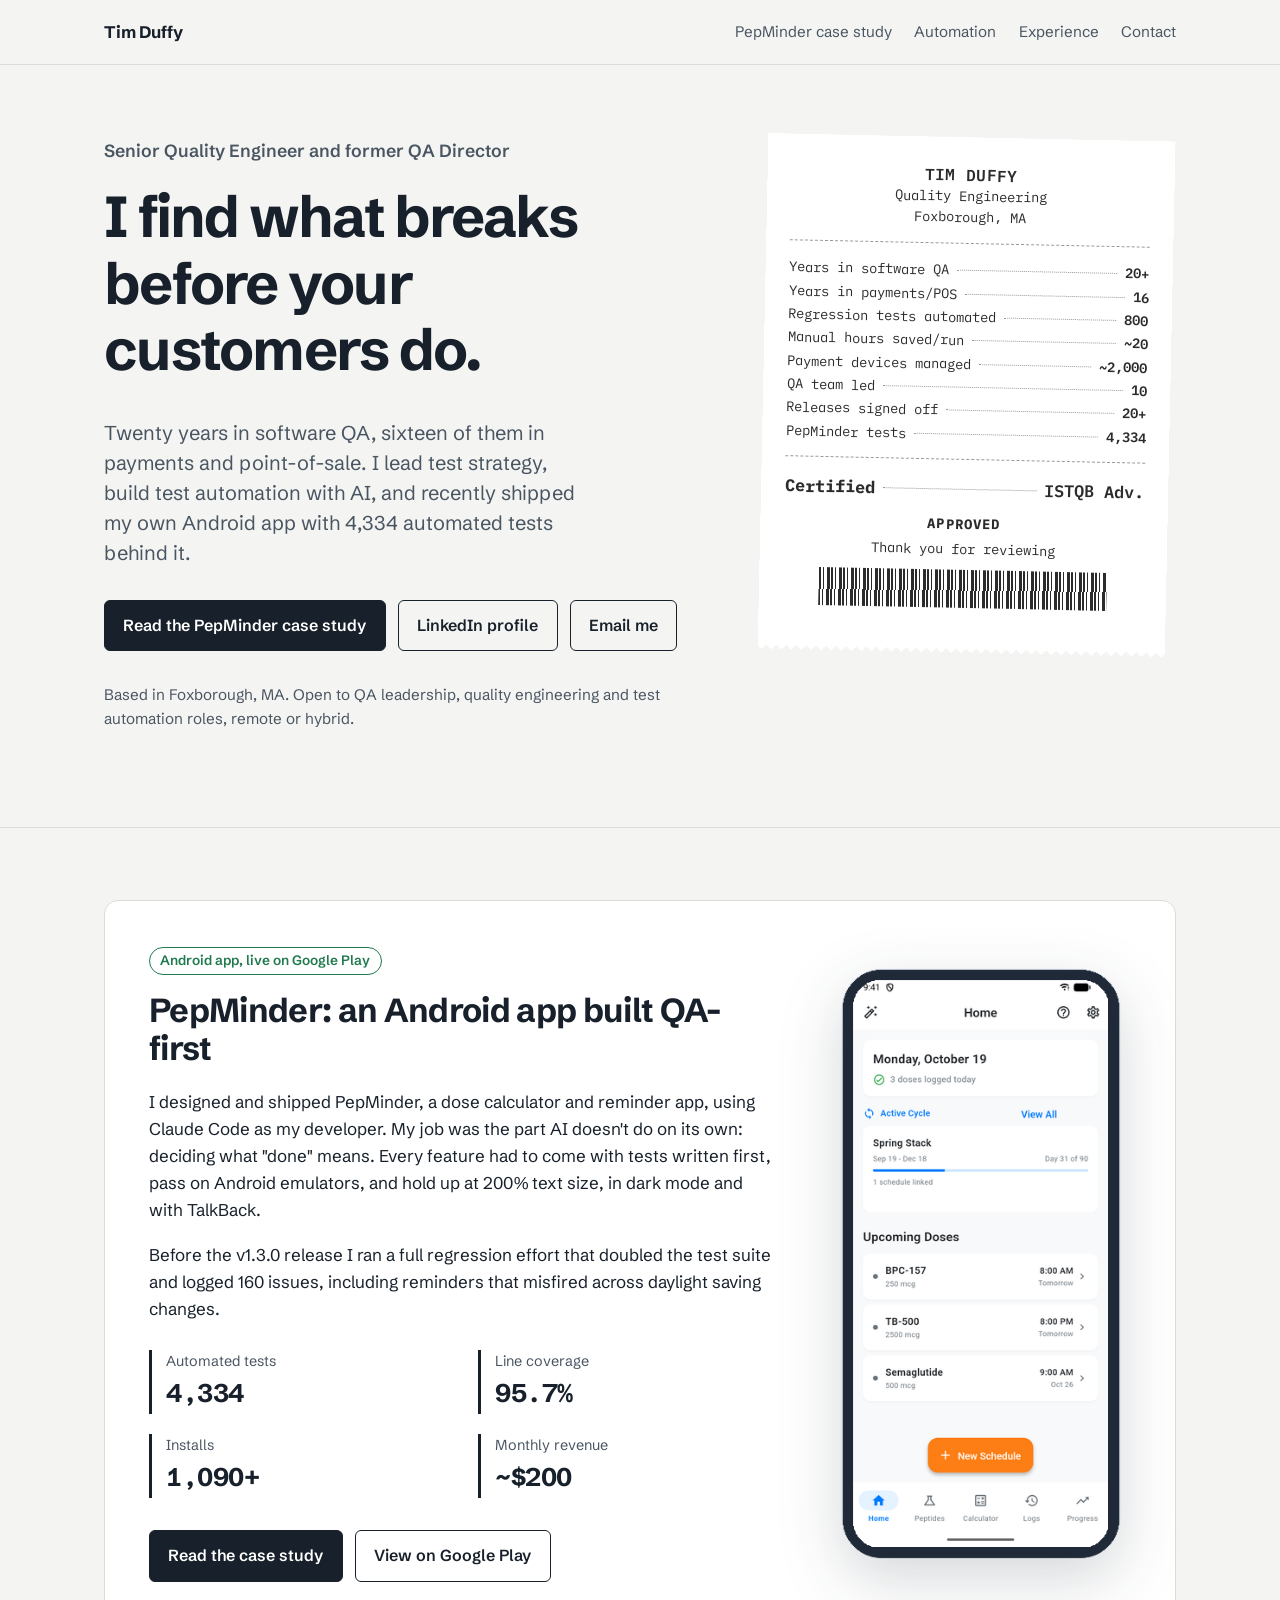
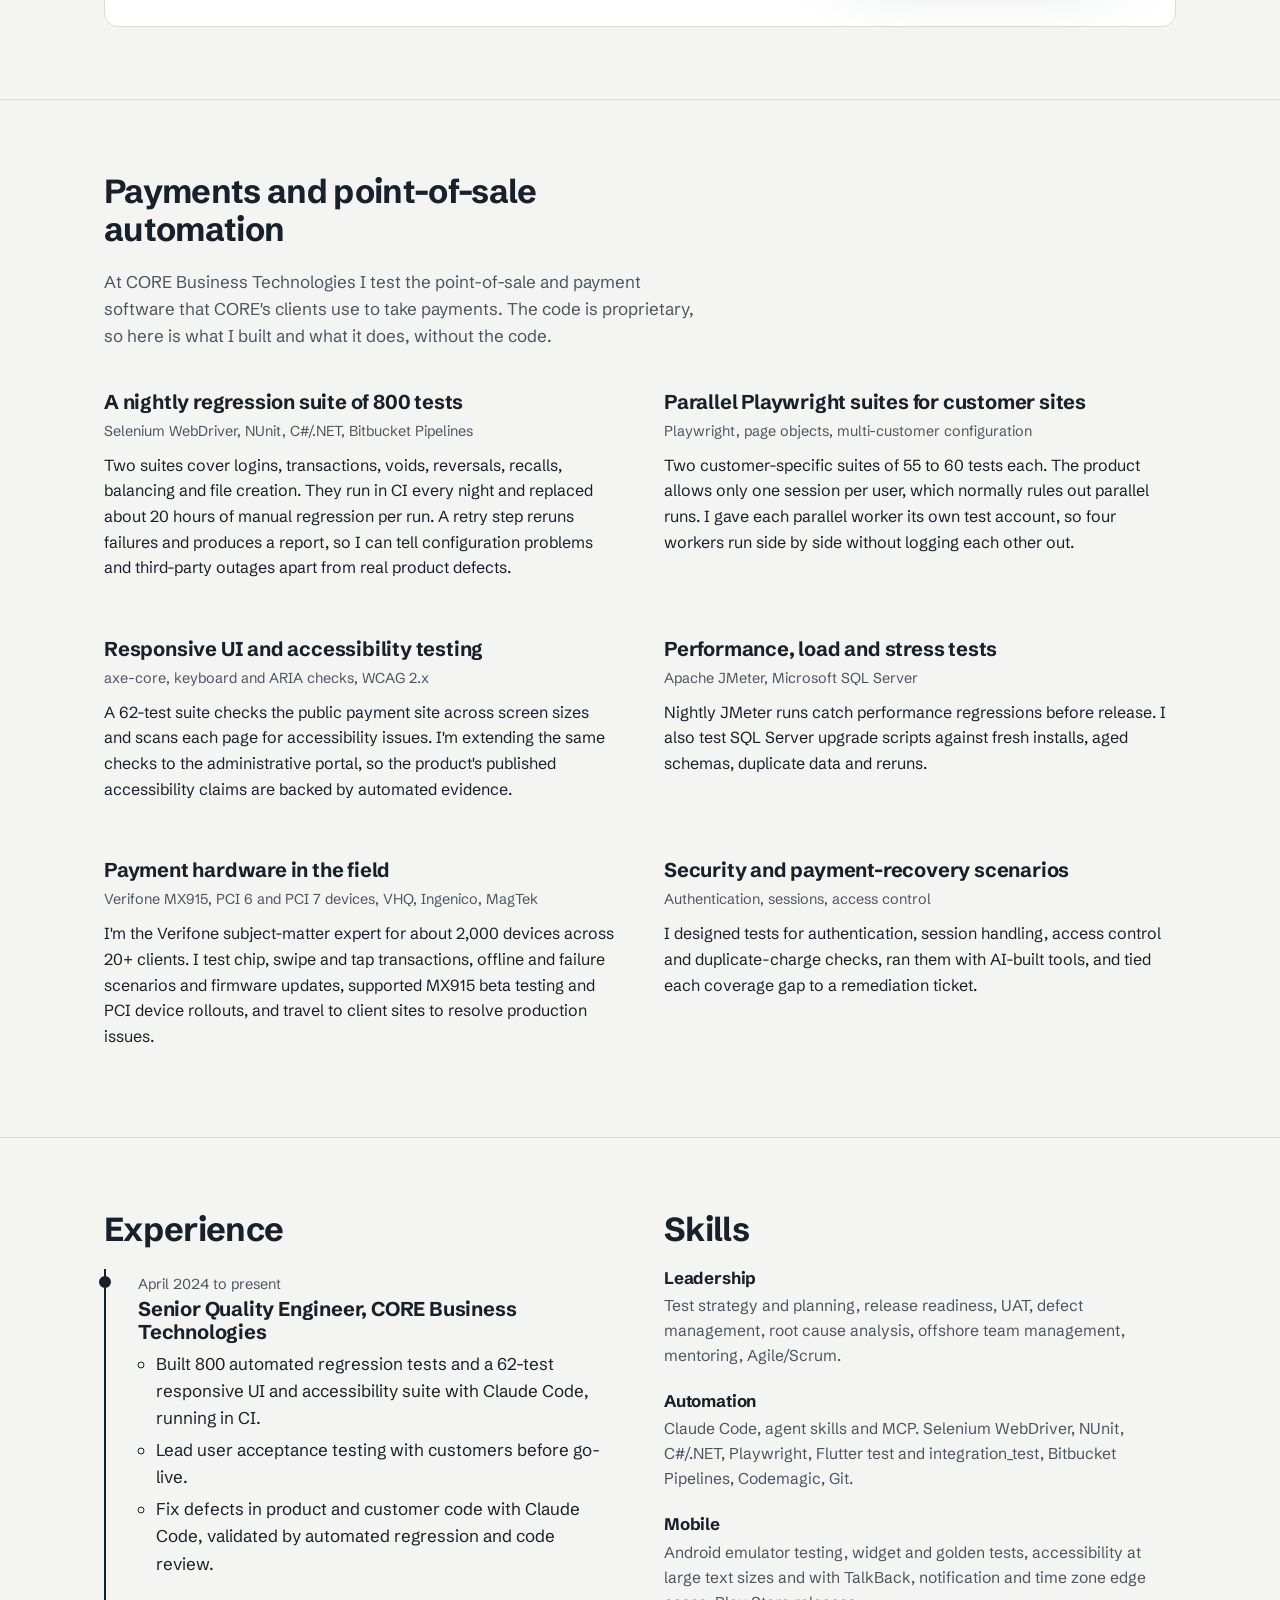
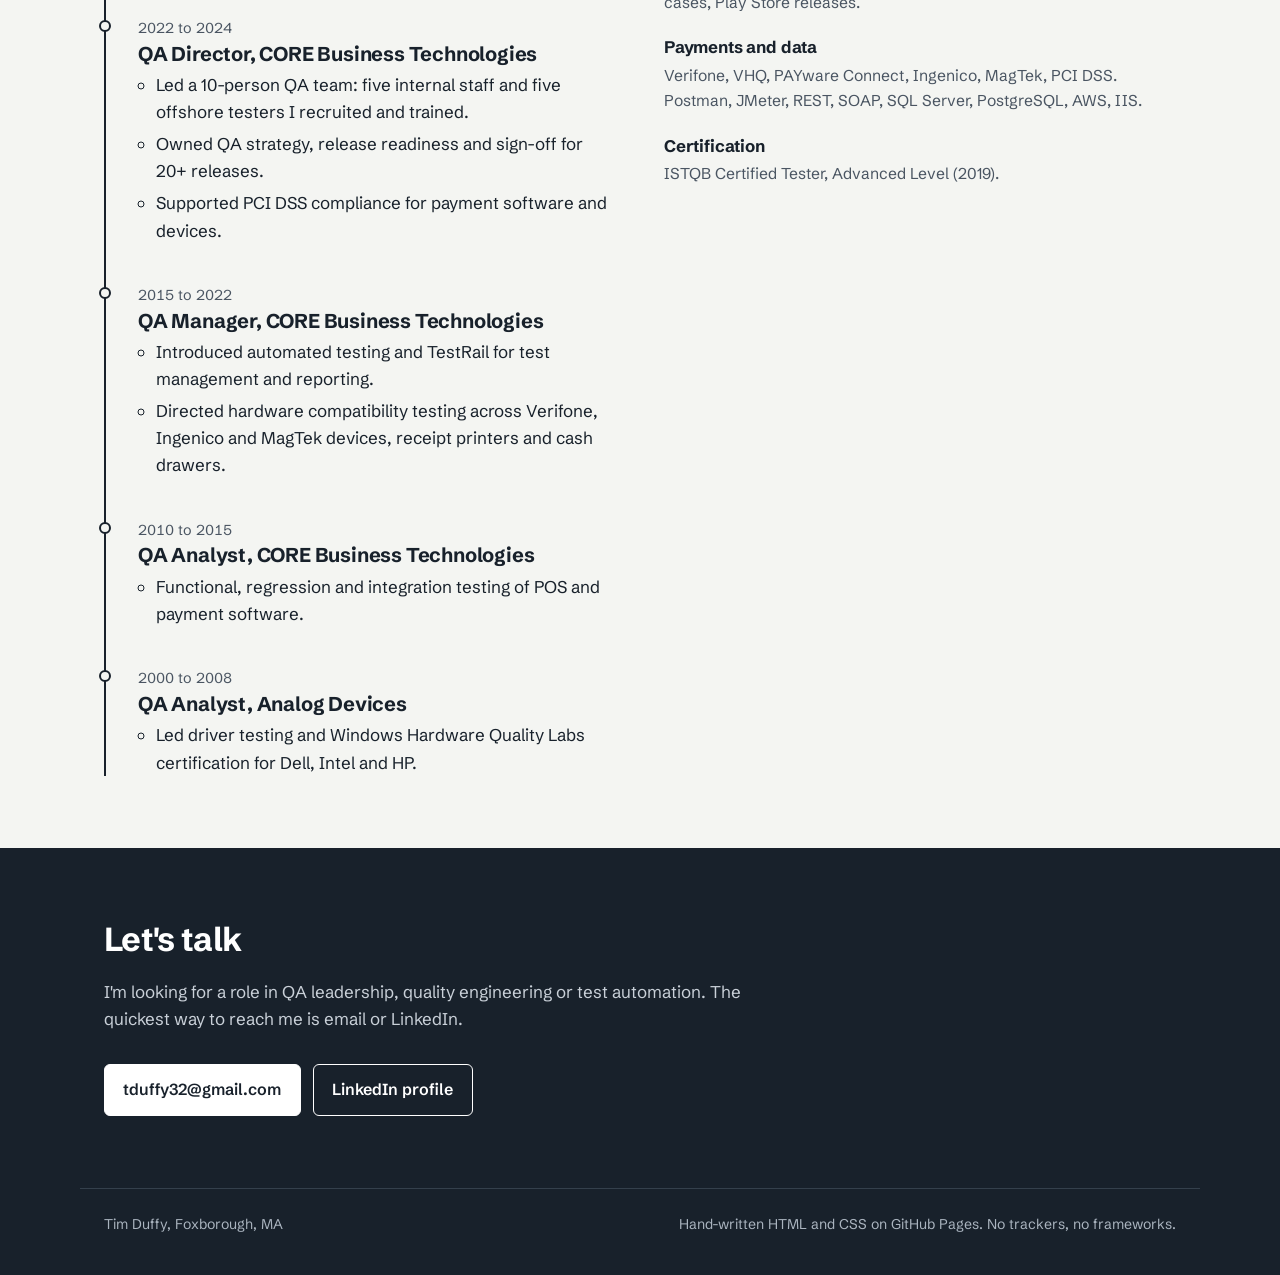
==== index.html @ 7c8c9584 "Portfolio site: landing page and PepMinder case study Co-Authored-By: Claude Opus 5.5 <noreply@anthr" ====
<!DOCTYPE html>
<html lang="en">
<head>
<meta charset="utf-8">
<meta name="viewport" content="width=device-width, initial-scale=1">
<title>Tim Duffy, Senior Quality Engineer</title>
<meta name="description" content="Tim Duffy: 20+ years in software QA, 16 in payments and point-of-sale. QA leadership, AI-assisted test automation, and PepMinder, an Android app shipped with 4,334 automated tests.">
<meta property="og:title" content="Tim Duffy, Senior Quality Engineer">
<meta property="og:description" content="QA leadership, payments and POS testing, AI-assisted automation, and an Android app shipped with 4,334 automated tests.">
<meta property="og:type" content="website">
<link rel="preconnect" href="https://fonts.googleapis.com">
<link rel="preconnect" href="https://fonts.gstatic.com" crossorigin>
<link href="https://fonts.googleapis.com/css2?family=IBM+Plex+Mono:wght@400;600;700&family=Schibsted+Grotesk:wght@400;600;700&display=swap" rel="stylesheet">
<link rel="stylesheet" href="assets/site.css">
<link rel="icon" href="data:image/svg+xml,%3Csvg xmlns='http://www.w3.org/2000/svg' viewBox='0 0 32 32'%3E%3Crect width='32' height='32' rx='6' fill='%2318212b'/%3E%3Cpath d='M9 16.5l4.5 4.5L23 11.5' stroke='%23fff' stroke-width='3.2' fill='none' stroke-linecap='round' stroke-linejoin='round'/%3E%3C/svg%3E">
</head>
<body>
<a class="skip" href="#main">Skip to content</a>

<header class="site-head">
  <div class="wrap">
    <a class="brand" href="./">Tim Duffy</a>
    <nav class="site-nav" aria-label="Main">
      <a href="work/pepminder/">PepMinder case study</a>
      <a href="#automation">Automation</a>
      <a href="#experience">Experience</a>
      <a href="#contact">Contact</a>
    </nav>
  </div>
</header>

<main id="main">

  <section class="hero" aria-labelledby="hero-title">
    <div class="wrap">
      <div>
        <p class="hero-role">Senior Quality Engineer and former QA Director</p>
        <h1 id="hero-title">I find what breaks before your customers do.</h1>
        <p class="lede">Twenty years in software QA, sixteen of them in payments and point-of-sale. I lead test strategy, build test automation with AI, and recently shipped my own Android app with 4,334 automated tests behind it.</p>
        <div class="actions">
          <a class="btn btn-primary" href="work/pepminder/">Read the PepMinder case study</a>
          <a class="btn" href="https://www.linkedin.com/in/timothyduffy-qa">LinkedIn profile</a>
          <a class="btn" href="mailto:tduffy32@gmail.com">Email me</a>
        </div>
        <p class="hero-note">Based in Foxborough, MA. Open to QA leadership, quality engineering and test automation roles, remote or hybrid.</p>
      </div>

      <aside class="receipt" aria-label="Career summary">
        <h2>TIM DUFFY</h2>
        <p class="center">Quality Engineering</p>
        <p class="center">Foxborough, MA</p>
        <hr>
        <dl>
          <div class="line"><dt>Years in software QA</dt><span class="dots"></span><dd>20+</dd></div>
          <div class="line"><dt>Years in payments/POS</dt><span class="dots"></span><dd>16</dd></div>
          <div class="line"><dt>Regression tests automated</dt><span class="dots"></span><dd>800</dd></div>
          <div class="line"><dt>Manual hours saved/run</dt><span class="dots"></span><dd>~20</dd></div>
          <div class="line"><dt>Payment devices managed</dt><span class="dots"></span><dd>~2,000</dd></div>
          <div class="line"><dt>QA team led</dt><span class="dots"></span><dd>10</dd></div>
          <div class="line"><dt>Releases signed off</dt><span class="dots"></span><dd>20+</dd></div>
          <div class="line"><dt>PepMinder tests</dt><span class="dots"></span><dd>4,334</dd></div>
        </dl>
        <hr>
        <dl>
          <div class="line total"><dt>Certified</dt><span class="dots"></span><dd>ISTQB Adv.</dd></div>
        </dl>
        <p class="approved">APPROVED</p>
        <p class="center">Thank you for reviewing</p>
        <div class="barcode" aria-hidden="true"></div>
      </aside>
    </div>
  </section>

  <section id="pepminder" aria-labelledby="pm-title">
    <div class="wrap">
      <div class="feature">
        <div>
          <span class="tag">Android app, live on Google Play</span>
          <h2 id="pm-title">PepMinder: an Android app built QA-first</h2>
          <p>I designed and shipped PepMinder, a dose calculator and reminder app, using Claude Code as my developer. My job was the part AI doesn't do on its own: deciding what "done" means. Every feature had to come with tests written first, pass on Android emulators, and hold up at 200% text size, in dark mode and with TalkBack.</p>
          <p>Before the v1.3.0 release I ran a full regression effort that doubled the test suite and logged 160 issues, including reminders that misfired across daylight saving changes.</p>
          <dl class="facts">
            <div><dt>Automated tests</dt><dd>4,334</dd></div>
            <div><dt>Line coverage</dt><dd>95.7%</dd></div>
            <div><dt>Installs</dt><dd>1,090+</dd></div>
            <div><dt>Monthly revenue</dt><dd>~$200</dd></div>
          </dl>
          <div class="actions">
            <a class="btn btn-primary" href="work/pepminder/">Read the case study</a>
            <a class="btn" href="https://play.google.com/store/apps/details?id=com.pepminder.pep_minder">View on Google Play</a>
          </div>
        </div>
        <img class="feature-phone" src="assets/img/phone-home.png" width="324" height="684" alt="PepMinder home screen on an Android phone, showing today's logged doses, an active cycle and upcoming doses.">
      </div>
    </div>
  </section>

  <section id="automation" aria-labelledby="auto-title">
    <div class="wrap">
      <div class="section-intro">
        <h2 id="auto-title">Payments and point-of-sale automation</h2>
        <p>At CORE Business Technologies I test the point-of-sale and payment software that CORE's clients use to take payments. The code is proprietary, so here is what I built and what it does, without the code.</p>
      </div>
      <div class="work">
        <article>
          <h3>A nightly regression suite of 800 tests</h3>
          <p class="tools">Selenium WebDriver, NUnit, C#/.NET, Bitbucket Pipelines</p>
          <p>Two suites cover logins, transactions, voids, reversals, recalls, balancing and file creation. They run in CI every night and replaced about 20 hours of manual regression per run. A retry step reruns failures and produces a report, so I can tell configuration problems and third-party outages apart from real product defects.</p>
        </article>
        <article>
          <h3>Parallel Playwright suites for customer sites</h3>
          <p class="tools">Playwright, page objects, multi-customer configuration</p>
          <p>Two customer-specific suites of 55 to 60 tests each. The product allows only one session per user, which normally rules out parallel runs. I gave each parallel worker its own test account, so four workers run side by side without logging each other out.</p>
        </article>
        <article>
          <h3>Responsive UI and accessibility testing</h3>
          <p class="tools">axe-core, keyboard and ARIA checks, WCAG 2.x</p>
          <p>A 62-test suite checks the public payment site across screen sizes and scans each page for accessibility issues. I'm extending the same checks to the administrative portal, so the product's published accessibility claims are backed by automated evidence.</p>
        </article>
        <article>
          <h3>Performance, load and stress tests</h3>
          <p class="tools">Apache JMeter, Microsoft SQL Server</p>
          <p>Nightly JMeter runs catch performance regressions before release. I also test SQL Server upgrade scripts against fresh installs, aged schemas, duplicate data and reruns.</p>
        </article>
        <article>
          <h3>Payment hardware in the field</h3>
          <p class="tools">Verifone MX915, PCI 6 and PCI 7 devices, VHQ, Ingenico, MagTek</p>
          <p>I'm the Verifone subject-matter expert for about 2,000 devices across 20+ clients. I test chip, swipe and tap transactions, offline and failure scenarios and firmware updates, supported MX915 beta testing and PCI device rollouts, and travel to client sites to resolve production issues.</p>
        </article>
        <article>
          <h3>Security and payment-recovery scenarios</h3>
          <p class="tools">Authentication, sessions, access control</p>
          <p>I designed tests for authentication, session handling, access control and duplicate-charge checks, ran them with AI-built tools, and tied each coverage gap to a remediation ticket.</p>
        </article>
      </div>
    </div>
  </section>

  <section id="experience" aria-labelledby="exp-title">
    <div class="wrap two-col">
      <div>
        <h2 id="exp-title">Experience</h2>
        <ol class="timeline" reversed>
          <li>
            <span class="when">April 2024 to present</span>
            <h3>Senior Quality Engineer, CORE Business Technologies</h3>
            <ul>
              <li>Built 800 automated regression tests and a 62-test responsive UI and accessibility suite with Claude Code, running in CI.</li>
              <li>Lead user acceptance testing with customers before go-live.</li>
              <li>Fix defects in product and customer code with Claude Code, validated by automated regression and code review.</li>
            </ul>
          </li>
          <li>
            <span class="when">2022 to 2024</span>
            <h3>QA Director, CORE Business Technologies</h3>
            <ul>
              <li>Led a 10-person QA team: five internal staff and five offshore testers I recruited and trained.</li>
              <li>Owned QA strategy, release readiness and sign-off for 20+ releases.</li>
              <li>Supported PCI DSS compliance for payment software and devices.</li>
            </ul>
          </li>
          <li>
            <span class="when">2015 to 2022</span>
            <h3>QA Manager, CORE Business Technologies</h3>
            <ul>
              <li>Introduced automated testing and TestRail for test management and reporting.</li>
              <li>Directed hardware compatibility testing across Verifone, Ingenico and MagTek devices, receipt printers and cash drawers.</li>
            </ul>
          </li>
          <li>
            <span class="when">2010 to 2015</span>
            <h3>QA Analyst, CORE Business Technologies</h3>
            <ul>
              <li>Functional, regression and integration testing of POS and payment software.</li>
            </ul>
          </li>
          <li>
            <span class="when">2000 to 2008</span>
            <h3>QA Analyst, Analog Devices</h3>
            <ul>
              <li>Led driver testing and Windows Hardware Quality Labs certification for Dell, Intel and HP.</li>
            </ul>
          </li>
        </ol>
      </div>
      <div>
        <h2>Skills</h2>
        <div class="skills skills-stack">
          <div>
            <h3>Leadership</h3>
            <p>Test strategy and planning, release readiness, UAT, defect management, root cause analysis, offshore team management, mentoring, Agile/Scrum.</p>
          </div>
          <div>
            <h3>Automation</h3>
            <p>Claude Code, agent skills and MCP. Selenium WebDriver, NUnit, C#/.NET, Playwright, Flutter test and integration_test, Bitbucket Pipelines, Codemagic, Git.</p>
          </div>
          <div>
            <h3>Mobile</h3>
            <p>Android emulator testing, widget and golden tests, accessibility at large text sizes and with TalkBack, notification and time zone edge cases, Play Store releases.</p>
          </div>
          <div>
            <h3>Payments and data</h3>
            <p>Verifone, VHQ, PAYware Connect, Ingenico, MagTek, PCI DSS. Postman, JMeter, REST, SOAP, SQL Server, PostgreSQL, AWS, IIS.</p>
          </div>
          <div>
            <h3>Certification</h3>
            <p>ISTQB Certified Tester, Advanced Level (2019).</p>
          </div>
        </div>
      </div>
    </div>
  </section>

  <section id="contact" class="contact" aria-labelledby="contact-title">
    <div class="wrap">
      <h2 id="contact-title">Let's talk</h2>
      <p>I'm looking for a role in QA leadership, quality engineering or test automation. The quickest way to reach me is email or LinkedIn.</p>
      <div class="actions">
        <a class="btn btn-primary" href="mailto:tduffy32@gmail.com">tduffy32@gmail.com</a>
        <a class="btn" href="https://www.linkedin.com/in/timothyduffy-qa">LinkedIn profile</a>
      </div>
    </div>
  </section>
</main>

<footer class="site-foot">
  <div class="wrap">
    <span>Tim Duffy, Foxborough, MA</span>
    <span>Hand-written HTML and CSS on GitHub Pages. No trackers, no frameworks.</span>
  </div>
</footer>
</body>
</html>
---- assets/site.css ----
/* Tim Duffy — portfolio. Plain CSS, no build step. */
:root {
  --paper: #f4f5f2;
  --surface: #ffffff;
  --ink: #18212b;
  --ink-soft: #4a5562;
  --rule: #d9ddd6;
  --link: #1846c9;
  --pass: #1f7a4d;
  --fail: #b42318;
  --thermal: #2b2b2b;
  --sans: "Schibsted Grotesk", system-ui, -apple-system, "Segoe UI", sans-serif;
  --mono: "IBM Plex Mono", ui-monospace, "Cascadia Mono", Consolas, monospace;
  --measure: 66ch;
  --wrap: 1120px;
}

*, *::before, *::after { box-sizing: border-box; }
html { -webkit-text-size-adjust: 100%; }
body {
  margin: 0;
  background: var(--paper);
  color: var(--ink);
  font: 400 1.0625rem/1.6 var(--sans);
  font-feature-settings: "ss01";
}
img { max-width: 100%; height: auto; display: block; }
a { color: var(--link); text-underline-offset: 0.18em; text-decoration-thickness: 1px; }
a:hover { text-decoration-thickness: 2px; }
:focus-visible { outline: 3px solid var(--link); outline-offset: 3px; border-radius: 2px; }

.skip { position: absolute; left: -999px; top: 0; background: var(--ink); color: #fff; padding: .6rem 1rem; z-index: 10; }
.skip:focus { left: 1rem; top: 1rem; }

.wrap { max-width: var(--wrap); margin: 0 auto; padding: 0 1.5rem; }

/* Header */
.site-head { border-bottom: 1px solid var(--rule); background: var(--paper); }
.site-head .wrap { display: flex; align-items: center; justify-content: space-between; gap: 1rem; min-height: 4rem; flex-wrap: wrap; }
.brand { font-weight: 700; font-size: 1.05rem; color: var(--ink); text-decoration: none; letter-spacing: -0.01em; }
.site-nav { display: flex; gap: 1.4rem; flex-wrap: wrap; font-size: .95rem; }
.site-nav a { color: var(--ink-soft); text-decoration: none; padding: .3rem 0; }
.site-nav a:hover, .site-nav a[aria-current="page"] { color: var(--ink); text-decoration: underline; }

/* Type scale (1.25) */
h1, h2, h3 { line-height: 1.15; letter-spacing: -0.02em; margin: 0 0 .6em; font-weight: 700; }
h1 { font-size: clamp(2.25rem, 4.6vw, 3.6rem); letter-spacing: -0.03em; }
h2 { font-size: clamp(1.6rem, 2.6vw, 2.15rem); }
h3 { font-size: 1.25rem; letter-spacing: -0.01em; }
p { margin: 0 0 1em; max-width: var(--measure); }
.lede { font-size: 1.25rem; line-height: 1.5; color: var(--ink-soft); max-width: 40ch; }
.muted { color: var(--ink-soft); }
.small { font-size: .9rem; }

section { padding: 4.5rem 0; border-top: 1px solid var(--rule); }
section:first-of-type { border-top: 0; }
.section-intro { max-width: 60ch; margin-bottom: 2.5rem; }
.section-intro p { color: var(--ink-soft); }

/* Buttons */
.actions { display: flex; flex-wrap: wrap; gap: .75rem; margin-top: 2rem; }
.btn {
  display: inline-flex; align-items: center; gap: .5rem;
  padding: .75rem 1.15rem; border-radius: 6px; font-weight: 600; font-size: 1rem;
  text-decoration: none; border: 1.5px solid var(--ink); color: var(--ink); background: transparent;
}
.btn:hover { background: var(--ink); color: #fff; }
.btn-primary { background: var(--ink); color: #fff; }
.btn-primary:hover { background: #000; }

/* Hero */
.hero { padding: 4.5rem 0 5rem; }
.hero .wrap { display: grid; grid-template-columns: minmax(0, 1.25fr) minmax(0, 0.85fr); gap: 4rem; align-items: start; }
.hero-role { font-size: 1.1rem; font-weight: 600; color: var(--ink-soft); margin-bottom: 1.2rem; }
.hero h1 { max-width: 15ch; }
.hero-note { margin-top: 2rem; font-size: .95rem; color: var(--ink-soft); }

/* The receipt — the one loud thing on the page */
.receipt {
  font-family: var(--mono); color: var(--thermal); font-size: .86rem; line-height: 1.55;
  background: var(--surface); padding: 1.75rem 1.5rem 2.25rem; position: relative;
  box-shadow: 0 1px 0 var(--rule), 0 18px 40px -24px rgba(24, 33, 43, .45);
  transform: rotate(1.2deg); transform-origin: top center;
  --tear: 10px;
  -webkit-mask: conic-gradient(from -45deg at bottom, #0000, #000 1deg 89deg, #0000 90deg) 50% / var(--tear) 100%;
          mask: conic-gradient(from -45deg at bottom, #0000, #000 1deg 89deg, #0000 90deg) 50% / var(--tear) 100%;
  padding-bottom: calc(2.25rem + var(--tear));
}
@media (prefers-reduced-motion: no-preference) {
  .receipt { animation: print 1.1s cubic-bezier(.2,.7,.2,1) both .15s; }
  @keyframes print { from { clip-path: inset(0 0 100% 0); } to { clip-path: inset(0 0 0 0); } }
}
.receipt h2 { font: 600 1rem/1.3 var(--mono); text-align: center; letter-spacing: .02em; margin: 0; }
.receipt .center { text-align: center; margin: 0; max-width: none; }
.receipt hr { border: 0; border-top: 1px dashed #9a9a9a; margin: .9rem 0; }
.receipt dl { margin: 0; }
.receipt .line { display: flex; gap: .5rem; align-items: baseline; }
.receipt .line dt { flex: 0 1 auto; }
.receipt .line::after { content: none; }
.receipt .line .dots { flex: 1 1 auto; border-bottom: 1px dotted #9a9a9a; transform: translateY(-.3em); min-width: 1rem; }
.receipt .line dd { margin: 0; flex: 0 0 auto; text-align: right; font-weight: 600; }
.receipt .total { font-size: 1.05rem; font-weight: 700; }
.receipt .approved { text-align: center; font-weight: 700; letter-spacing: .08em; margin: .8rem 0 .2rem; max-width: none; }
.receipt .barcode { height: 38px; margin: .6rem auto 0; width: 80%;
  background: repeating-linear-gradient(90deg, var(--thermal) 0 2px, transparent 2px 4px, var(--thermal) 4px 5px, transparent 5px 8px, var(--thermal) 8px 11px, transparent 11px 12px); }

/* Featured project */
.feature { display: grid; grid-template-columns: minmax(0, 1fr) 300px; gap: 3.5rem; align-items: center;
  background: var(--surface); border: 1px solid var(--rule); border-radius: 14px; padding: 2.75rem; }
.feature .tag { display: inline-block; font-size: .85rem; font-weight: 600; color: var(--pass);
  border: 1px solid currentColor; border-radius: 999px; padding: .15rem .65rem; margin-bottom: 1rem; }
.feature-phone { justify-self: center; width: 100%; max-width: 280px; filter: drop-shadow(0 20px 30px rgba(24,33,43,.18)); }
.facts { display: grid; grid-template-columns: repeat(2, minmax(0, 1fr)); gap: 1.25rem 2rem; margin: 1.75rem 0 0; }
.facts div { border-left: 3px solid var(--ink); padding-left: .9rem; }
.facts dt { font-size: .9rem; color: var(--ink-soft); }
.facts dd { margin: 0; font-size: 1.6rem; font-weight: 700; letter-spacing: -0.02em; font-variant-numeric: tabular-nums; }

/* Work list */
.work { display: grid; grid-template-columns: repeat(2, minmax(0, 1fr)); gap: 2.5rem 3rem; }
.work article h3 { margin-bottom: .35em; }
.work article .tools { font-size: .9rem; color: var(--ink-soft); margin-bottom: .7em; }
.work article p { font-size: 1rem; }

/* Timeline (a real sequence) */
.timeline { list-style: none; padding: 0; margin: 0; border-left: 2px solid var(--ink); }
.timeline li { position: relative; padding: 0 0 2.25rem 2rem; }
.timeline li:last-child { padding-bottom: 0; }
.timeline li::before { content: ""; position: absolute; left: -7px; top: .45rem; width: 12px; height: 12px; border-radius: 50%; background: var(--paper); border: 2px solid var(--ink); }
.timeline li:first-child::before { background: var(--ink); }
.timeline .when { font-size: .9rem; color: var(--ink-soft); font-variant-numeric: tabular-nums; }
.timeline h3 { margin: .1rem 0 .4rem; }
.timeline ul { margin: .4rem 0 0; padding-left: 1.1rem; max-width: var(--measure); }
.timeline ul li { padding: 0 0 .3rem; }
.timeline ul li::before { content: none; }

.skills { display: grid; grid-template-columns: repeat(3, minmax(0, 1fr)); gap: 2rem; }
.skills.skills-stack { grid-template-columns: 1fr; gap: .5rem; }
.skills h3 { font-size: 1.05rem; margin-bottom: .3em; }
.skills p { font-size: .98rem; color: var(--ink-soft); }

/* Contact / footer */
.contact { background: var(--ink); color: #fff; border-top: 0; }
.contact h2 { color: #fff; }
.contact p { color: #c9d0d8; }
.contact a { color: #fff; }
.contact .btn { border-color: #fff; color: #fff; }
.contact .btn:hover { background: #fff; color: var(--ink); }
.contact .btn-primary { background: #fff; color: var(--ink); }
.site-foot { background: var(--ink); color: #aab4bf; font-size: .88rem; padding: 0 0 2.5rem; }
.site-foot a { color: #dfe5ea; }
.site-foot .wrap { border-top: 1px solid #34404c; padding-top: 1.5rem; display: flex; justify-content: space-between; gap: 1rem; flex-wrap: wrap; }

/* ---------- Case study ---------- */
.cs-hero { padding: 4rem 0 3.5rem; }
.cs-hero .wrap { display: grid; grid-template-columns: minmax(0, 1fr) 260px; gap: 3.5rem; align-items: center; }
.cs-hero .crumb { font-size: .95rem; margin-bottom: 1.5rem; }
.cs-hero h1 { font-size: clamp(2.1rem, 4.2vw, 3.2rem); max-width: 18ch; }
.app-id { display: flex; align-items: center; gap: .75rem; margin-bottom: 1.25rem; font-weight: 600; }
.app-id img { width: 44px; height: 44px; border-radius: 10px; background: #fff; border: 1px solid var(--rule); }

.scoreboard { display: grid; grid-template-columns: repeat(4, minmax(0, 1fr)); border: 1px solid var(--rule); border-radius: 12px; background: var(--surface); }
.scoreboard div { padding: 1.4rem 1.5rem; border-left: 1px solid var(--rule); }
.scoreboard div:first-child { border-left: 0; }
.scoreboard dt { font-size: .9rem; color: var(--ink-soft); }
.scoreboard dd { margin: .2rem 0 0; font-size: 1.85rem; font-weight: 700; letter-spacing: -0.02em; font-variant-numeric: tabular-nums; }
.scoreboard .note { font-size: .82rem; color: var(--ink-soft); font-weight: 400; letter-spacing: 0; display: block; }

.prose { max-width: var(--measure); }
.prose h2 { margin-top: 0; }
.two-col { display: grid; grid-template-columns: minmax(0, 1fr) minmax(0, 1fr); gap: 3rem; }

.rules { counter-reset: rule; list-style: none; padding: 0; margin: 1.5rem 0 0; display: grid; gap: 1rem; }
.rules li { background: var(--surface); border: 1px solid var(--rule); border-radius: 10px; padding: 1.1rem 1.25rem; }
.rules strong { display: block; margin-bottom: .2rem; }
.rules q { quotes: "“" "”"; font-style: normal; }
.rules .src { font-size: .85rem; color: var(--ink-soft); display: block; margin-top: .4rem; }

/* Before/after bars */
.compare { display: grid; gap: 2rem; margin-top: 1.5rem; }
.compare h3 { font-size: 1.05rem; margin-bottom: .6rem; }
.bar { display: grid; grid-template-columns: 4.5rem minmax(0, 1fr) 5.5rem; gap: .75rem; align-items: center; margin-bottom: .5rem; font-variant-numeric: tabular-nums; }
.bar .label { font-size: .9rem; color: var(--ink-soft); }
.bar .track, .bar .fill { display: block; }
.bar .track { height: 14px; background: #e6e9e3; border-radius: 3px; overflow: hidden; }
.bar .fill { height: 100%; background: #8c96a1; border-radius: 3px; }
.bar.after .fill { background: var(--pass); }
.bar .val { font-weight: 700; text-align: right; }

.phases { list-style: none; padding: 0; margin: 2rem 0 0; display: grid; grid-template-columns: repeat(5, minmax(0, 1fr)); gap: 0; counter-reset: ph; }
.phases li { counter-increment: ph; padding: 1rem 1rem 1rem 0; border-top: 3px solid var(--pass); margin-right: .75rem; font-size: .95rem; }
.phases li::before { content: counter(ph); display: block; font-weight: 700; font-size: .85rem; color: var(--pass); margin-bottom: .2rem; }
.phases strong { display: block; }
.phases span { color: var(--ink-soft); font-size: .9rem; }

.bugs { display: grid; grid-template-columns: repeat(2, minmax(0, 1fr)); gap: 1.25rem; margin-top: 1.5rem; }
.bug { background: var(--surface); border: 1px solid var(--rule); border-left: 4px solid var(--fail); border-radius: 8px; padding: 1.25rem 1.4rem; }
.bug h3 { font-size: 1.08rem; margin-bottom: .5rem; }
.bug p { font-size: .98rem; margin-bottom: .6rem; }
.bug .caught { font-size: .9rem; color: var(--pass); font-weight: 600; margin: 0; }

.goldens { display: grid; grid-template-columns: repeat(2, minmax(0, 200px)); gap: 1.5rem; margin-top: 1.5rem; }
.goldens figure { margin: 0; }
.goldens img { border: 1px solid var(--rule); border-radius: 8px; background: #fff; }
.goldens figcaption { font-size: .88rem; color: var(--ink-soft); margin-top: .5rem; }

.checklist { list-style: none; padding: 0; margin: 1rem 0 0; display: grid; gap: .65rem; max-width: var(--measure); }
.checklist li { padding-left: 1.75rem; position: relative; }
.checklist li::before { content: ""; position: absolute; left: 0; top: .42em; width: 1rem; height: .55rem; border-left: 2.5px solid var(--pass); border-bottom: 2.5px solid var(--pass); transform: rotate(-45deg) translate(2px, -2px); }

.pipeline { margin: 1.25rem 0; padding: 0; list-style: none; counter-reset: step; border-left: 2px solid var(--pass); }
.pipeline li { counter-increment: step; position: relative; padding: .35rem 0 .35rem 2.4rem; }
.pipeline li::before { content: counter(step); position: absolute; left: -.8rem; top: .35rem; width: 1.55rem; height: 1.55rem; border-radius: 50%;
  background: var(--pass); color: #fff; font-size: .8rem; font-weight: 700; display: grid; place-items: center; }

.screens { display: flex; gap: 1.5rem; }
.screens img { width: 50%; max-width: 230px; filter: drop-shadow(0 16px 24px rgba(24,33,43,.16)); }

/* Responsive */
@media (max-width: 900px) {
  .hero .wrap, .cs-hero .wrap, .feature, .two-col { grid-template-columns: 1fr; gap: 2.5rem; }
  .receipt { transform: none; max-width: 420px; }
  .feature { padding: 1.75rem; }
  .feature-phone { max-width: 240px; }
  .work, .bugs { grid-template-columns: 1fr; }
  .skills { grid-template-columns: 1fr 1fr; }
  .scoreboard { grid-template-columns: repeat(2, minmax(0, 1fr)); }
  .scoreboard div:nth-child(3) { border-left: 0; }
  .scoreboard div:nth-child(n+3) { border-top: 1px solid var(--rule); }
  .phases { grid-template-columns: repeat(2, minmax(0, 1fr)); row-gap: 1rem; }
  .cs-hero .wrap > img { max-width: 220px; }
}
@media (max-width: 560px) {
  body { font-size: 1rem; }
  section { padding: 3.25rem 0; }
  .wrap { padding: 0 1.1rem; }
  .skills, .facts { grid-template-columns: 1fr; }
  .site-nav { gap: 1rem; }
  .receipt { font-size: .8rem; padding-left: 1.1rem; padding-right: 1.1rem; }
}
@media print {
  .site-head, .contact .actions, .receipt { box-shadow: none; transform: none; }
  body { background: #fff; }
}
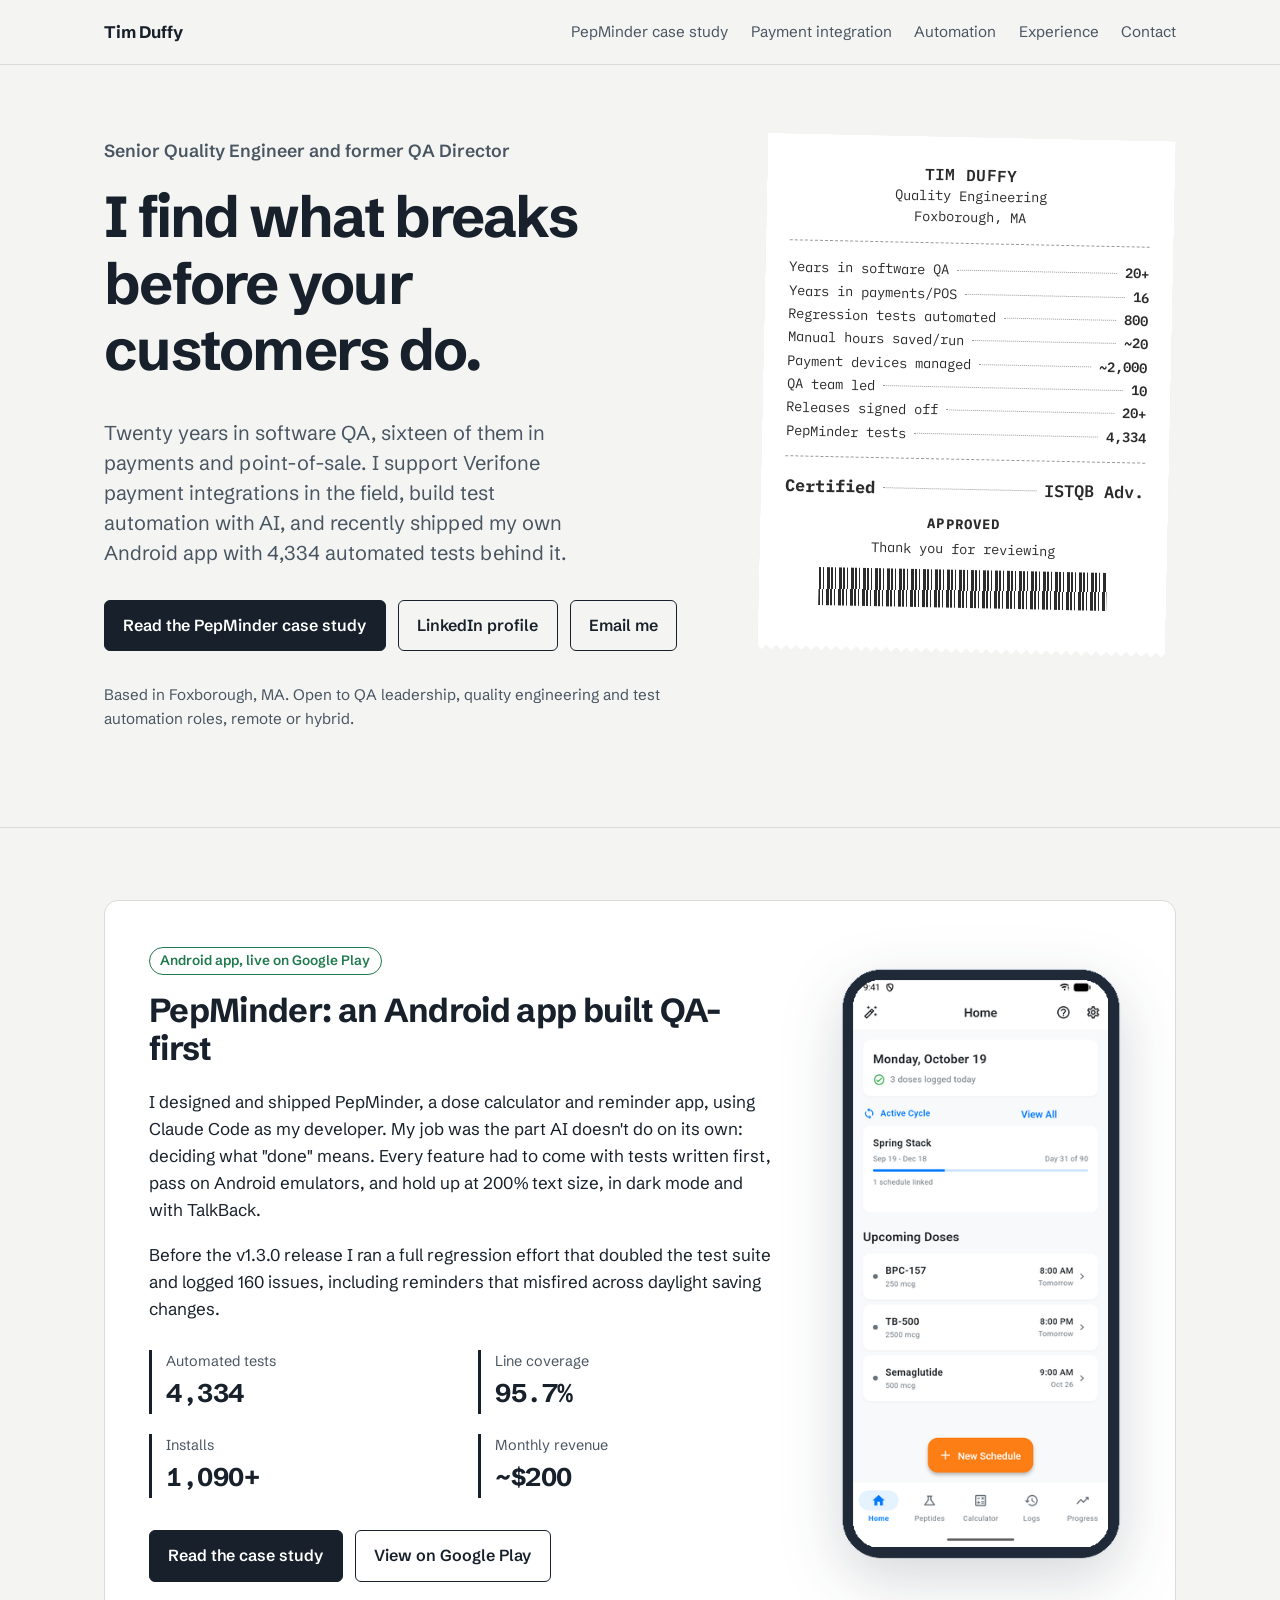
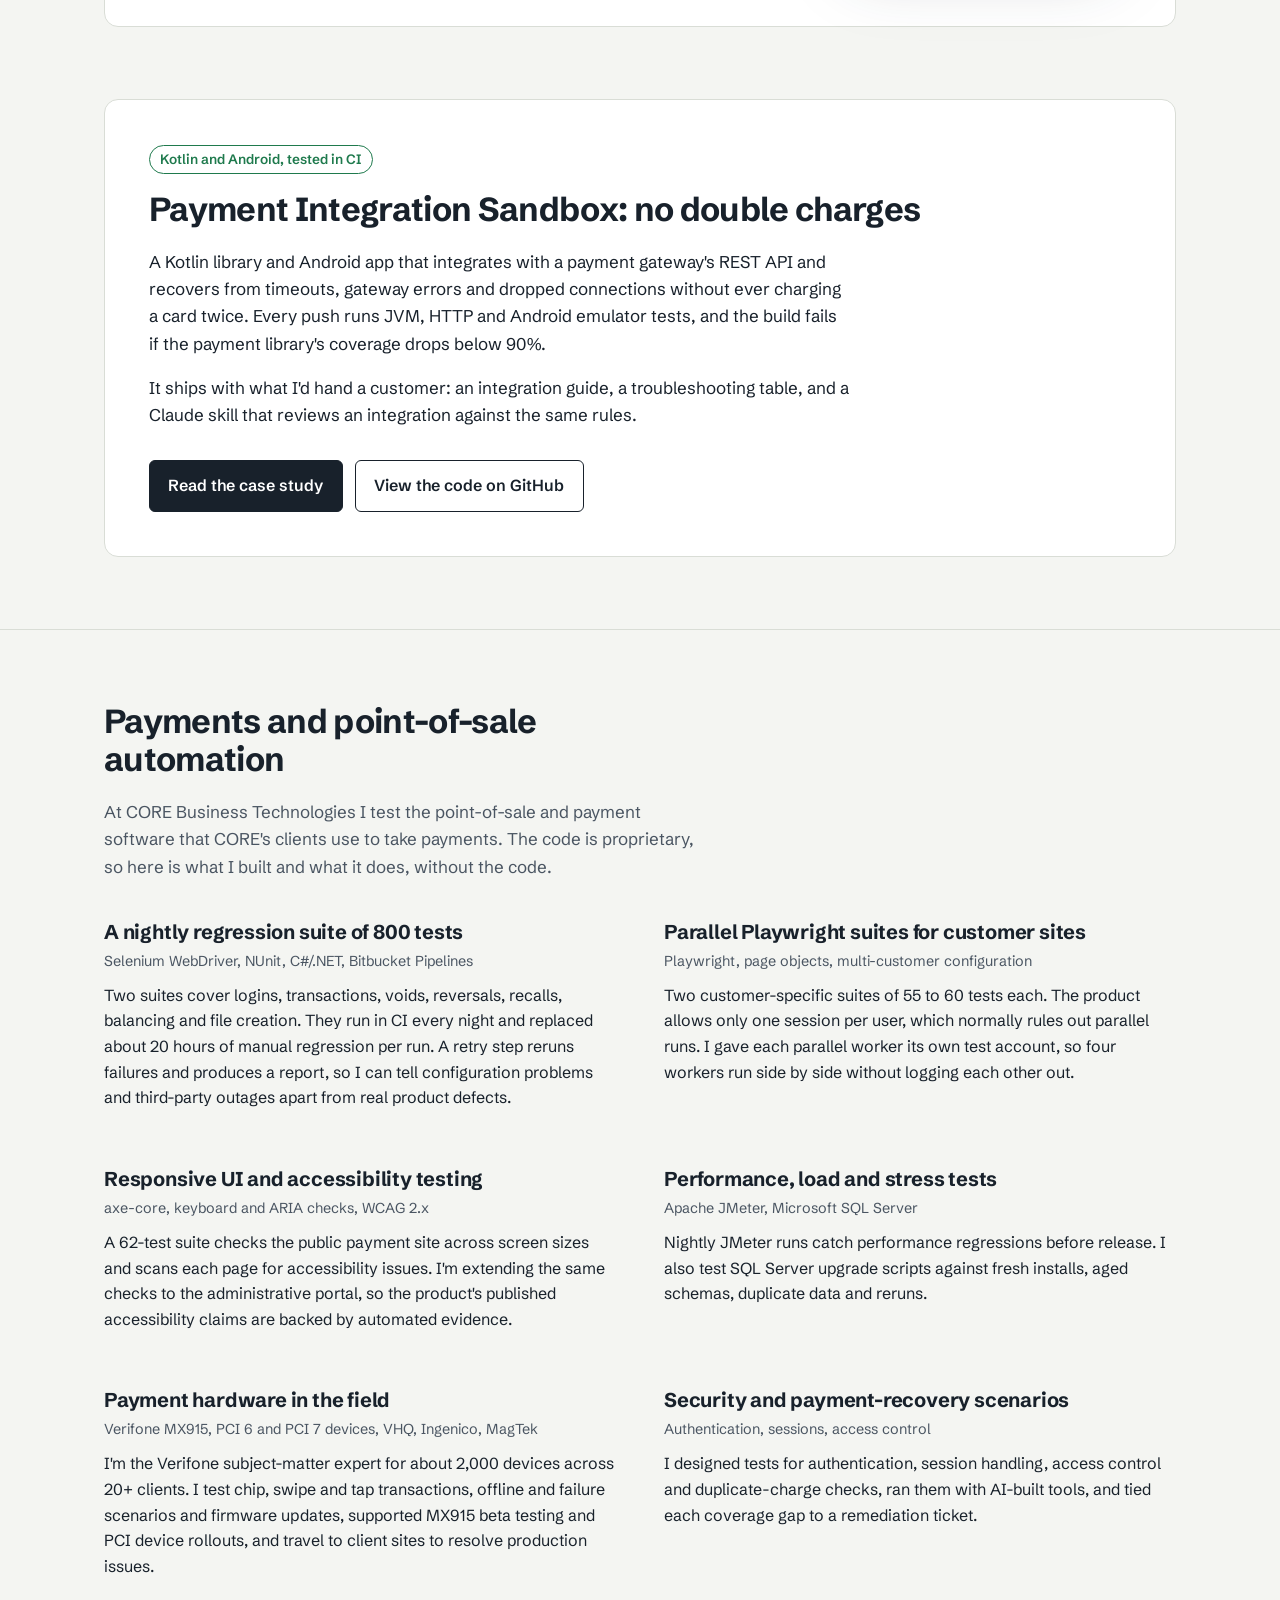
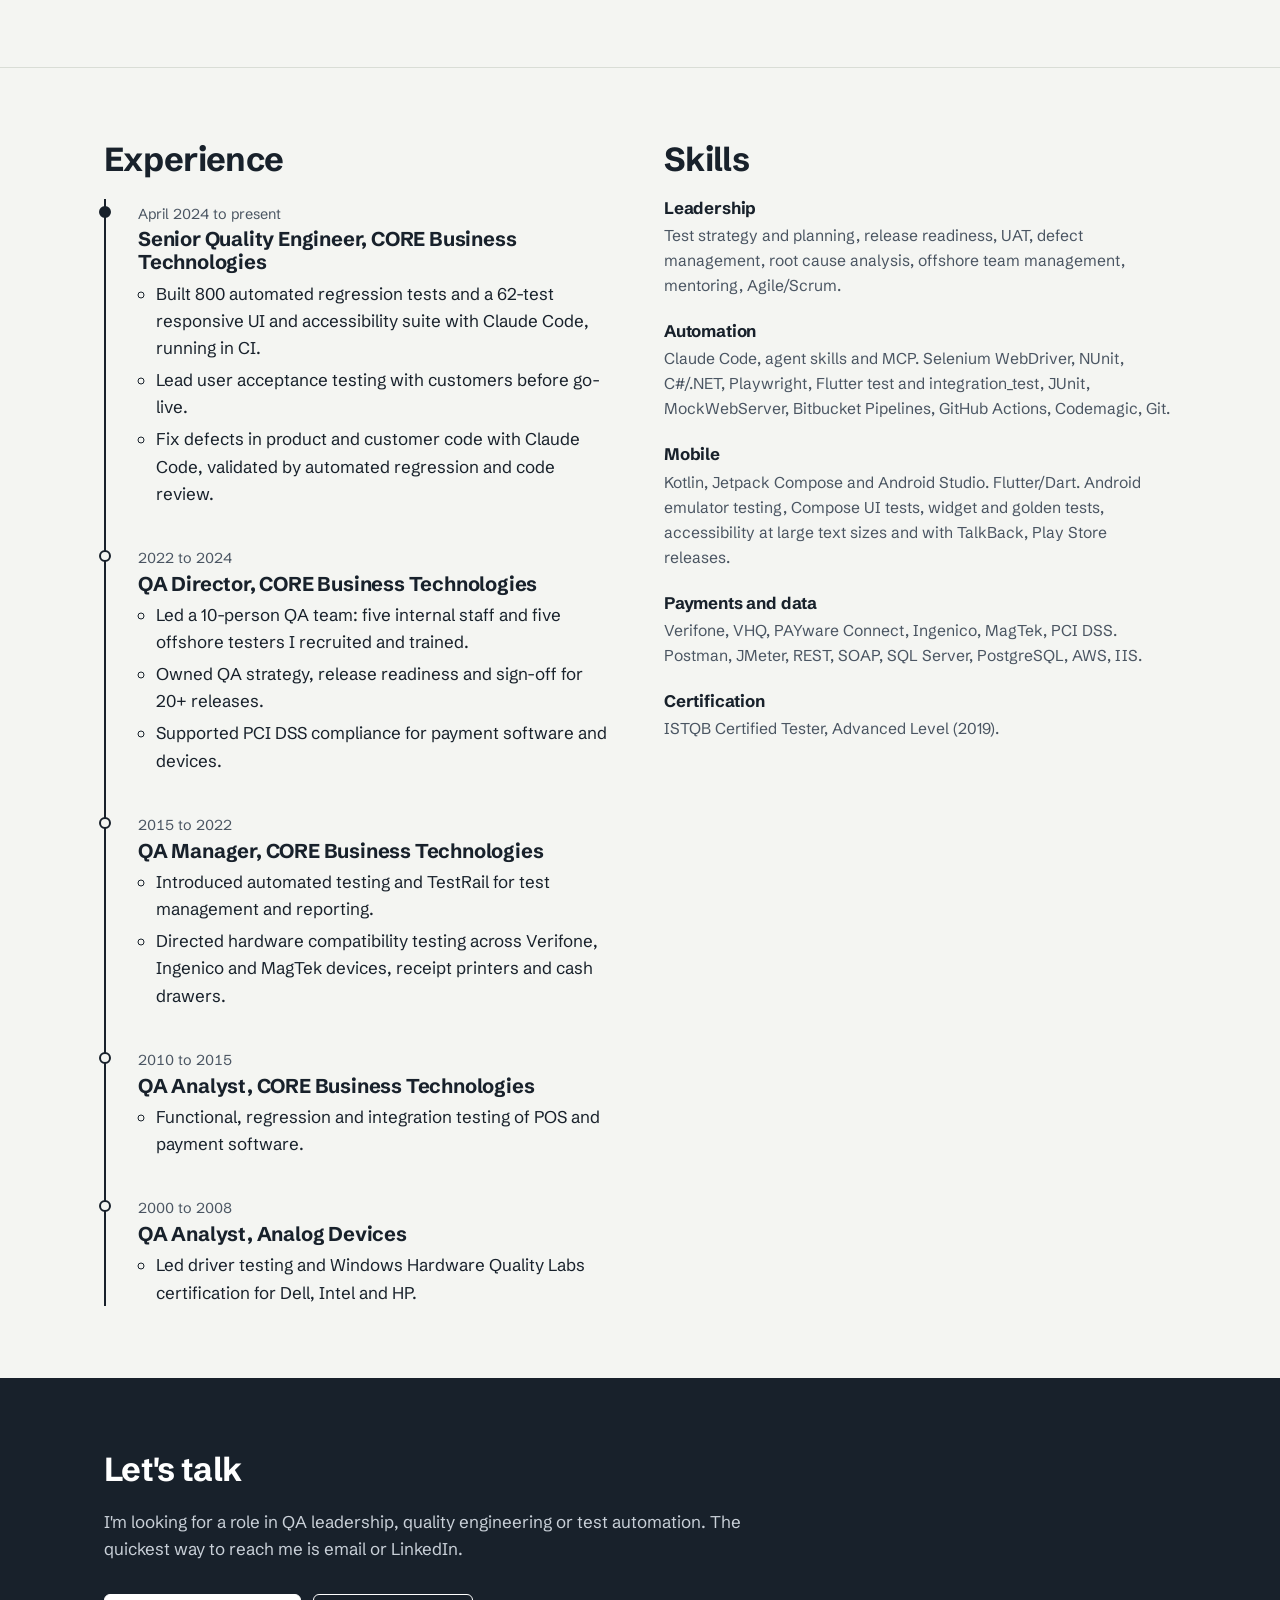
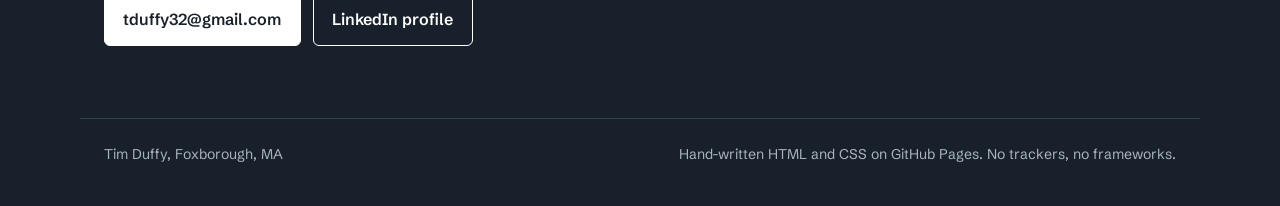
==== commit 9efa48d4: "Add Payment Integration Sandbox case study; feature it on the landing page Co-Authored-By: Claude Op" ====
--- a/index.html
+++ b/index.html
@@ -22,6 +22,7 @@
     <a class="brand" href="./">Tim Duffy</a>
     <nav class="site-nav" aria-label="Main">
       <a href="work/pepminder/">PepMinder case study</a>
+      <a href="work/payment-sandbox/">Payment integration</a>
       <a href="#automation">Automation</a>
       <a href="#experience">Experience</a>
       <a href="#contact">Contact</a>
@@ -36,7 +37,7 @@
       <div>
         <p class="hero-role">Senior Quality Engineer and former QA Director</p>
         <h1 id="hero-title">I find what breaks before your customers do.</h1>
-        <p class="lede">Twenty years in software QA, sixteen of them in payments and point-of-sale. I lead test strategy, build test automation with AI, and recently shipped my own Android app with 4,334 automated tests behind it.</p>
+        <p class="lede">Twenty years in software QA, sixteen of them in payments and point-of-sale. I support Verifone payment integrations in the field, build test automation with AI, and recently shipped my own Android app with 4,334 automated tests behind it.</p>
         <div class="actions">
           <a class="btn btn-primary" href="work/pepminder/">Read the PepMinder case study</a>
           <a class="btn" href="https://www.linkedin.com/in/timothyduffy-qa">LinkedIn profile</a>
@@ -95,6 +96,24 @@
     </div>
   </section>
 
+
+  <section id="payment-sandbox" class="flush" aria-labelledby="ps-title">
+    <div class="wrap">
+      <div class="feature feature-text">
+        <div>
+          <span class="tag">Kotlin and Android, tested in CI</span>
+          <h2 id="ps-title">Payment Integration Sandbox: no double charges</h2>
+          <p>A Kotlin library and Android app that integrates with a payment gateway's REST API and recovers from timeouts, gateway errors and dropped connections without ever charging a card twice. Every push runs JVM, HTTP and Android emulator tests, and the build fails if the payment library's coverage drops below 90%.</p>
+          <p>It ships with what I'd hand a customer: an integration guide, a troubleshooting table, and a Claude skill that reviews an integration against the same rules.</p>
+          <div class="actions">
+            <a class="btn btn-primary" href="work/payment-sandbox/">Read the case study</a>
+            <a class="btn" href="https://github.com/productforge-stack/payment-integration-sandbox">View the code on GitHub</a>
+          </div>
+        </div>
+      </div>
+    </div>
+  </section>
+
   <section id="automation" aria-labelledby="auto-title">
     <div class="wrap">
       <div class="section-intro">
@@ -192,11 +211,11 @@
           </div>
           <div>
             <h3>Automation</h3>
-            <p>Claude Code, agent skills and MCP. Selenium WebDriver, NUnit, C#/.NET, Playwright, Flutter test and integration_test, Bitbucket Pipelines, Codemagic, Git.</p>
+            <p>Claude Code, agent skills and MCP. Selenium WebDriver, NUnit, C#/.NET, Playwright, Flutter test and integration_test, JUnit, MockWebServer, Bitbucket Pipelines, GitHub Actions, Codemagic, Git.</p>
           </div>
           <div>
             <h3>Mobile</h3>
-            <p>Android emulator testing, widget and golden tests, accessibility at large text sizes and with TalkBack, notification and time zone edge cases, Play Store releases.</p>
+            <p>Kotlin, Jetpack Compose and Android Studio. Flutter/Dart. Android emulator testing, Compose UI tests, widget and golden tests, accessibility at large text sizes and with TalkBack, Play Store releases.</p>
           </div>
           <div>
             <h3>Payments and data</h3>
--- a/assets/site.css
+++ b/assets/site.css
@@ -241,3 +241,13 @@
   .site-head, .contact .actions, .receipt { box-shadow: none; transform: none; }
   body { background: #fff; }
 }
+
+/* Text-only case study hero and a section with no top padding */
+.cs-hero.cs-hero-text .wrap { grid-template-columns: minmax(0, 1fr); }
+.cs-hero.cs-hero-text h1 { max-width: 22ch; }
+.cs-hero.cs-hero-text .lede { max-width: 58ch; }
+section.flush { padding-top: 0; border-top: 0; }
+.checklist strong { font-weight: 700; }
+
+.feature.feature-text { grid-template-columns: minmax(0, 1fr); }
+.feature.feature-text p { max-width: 70ch; }
